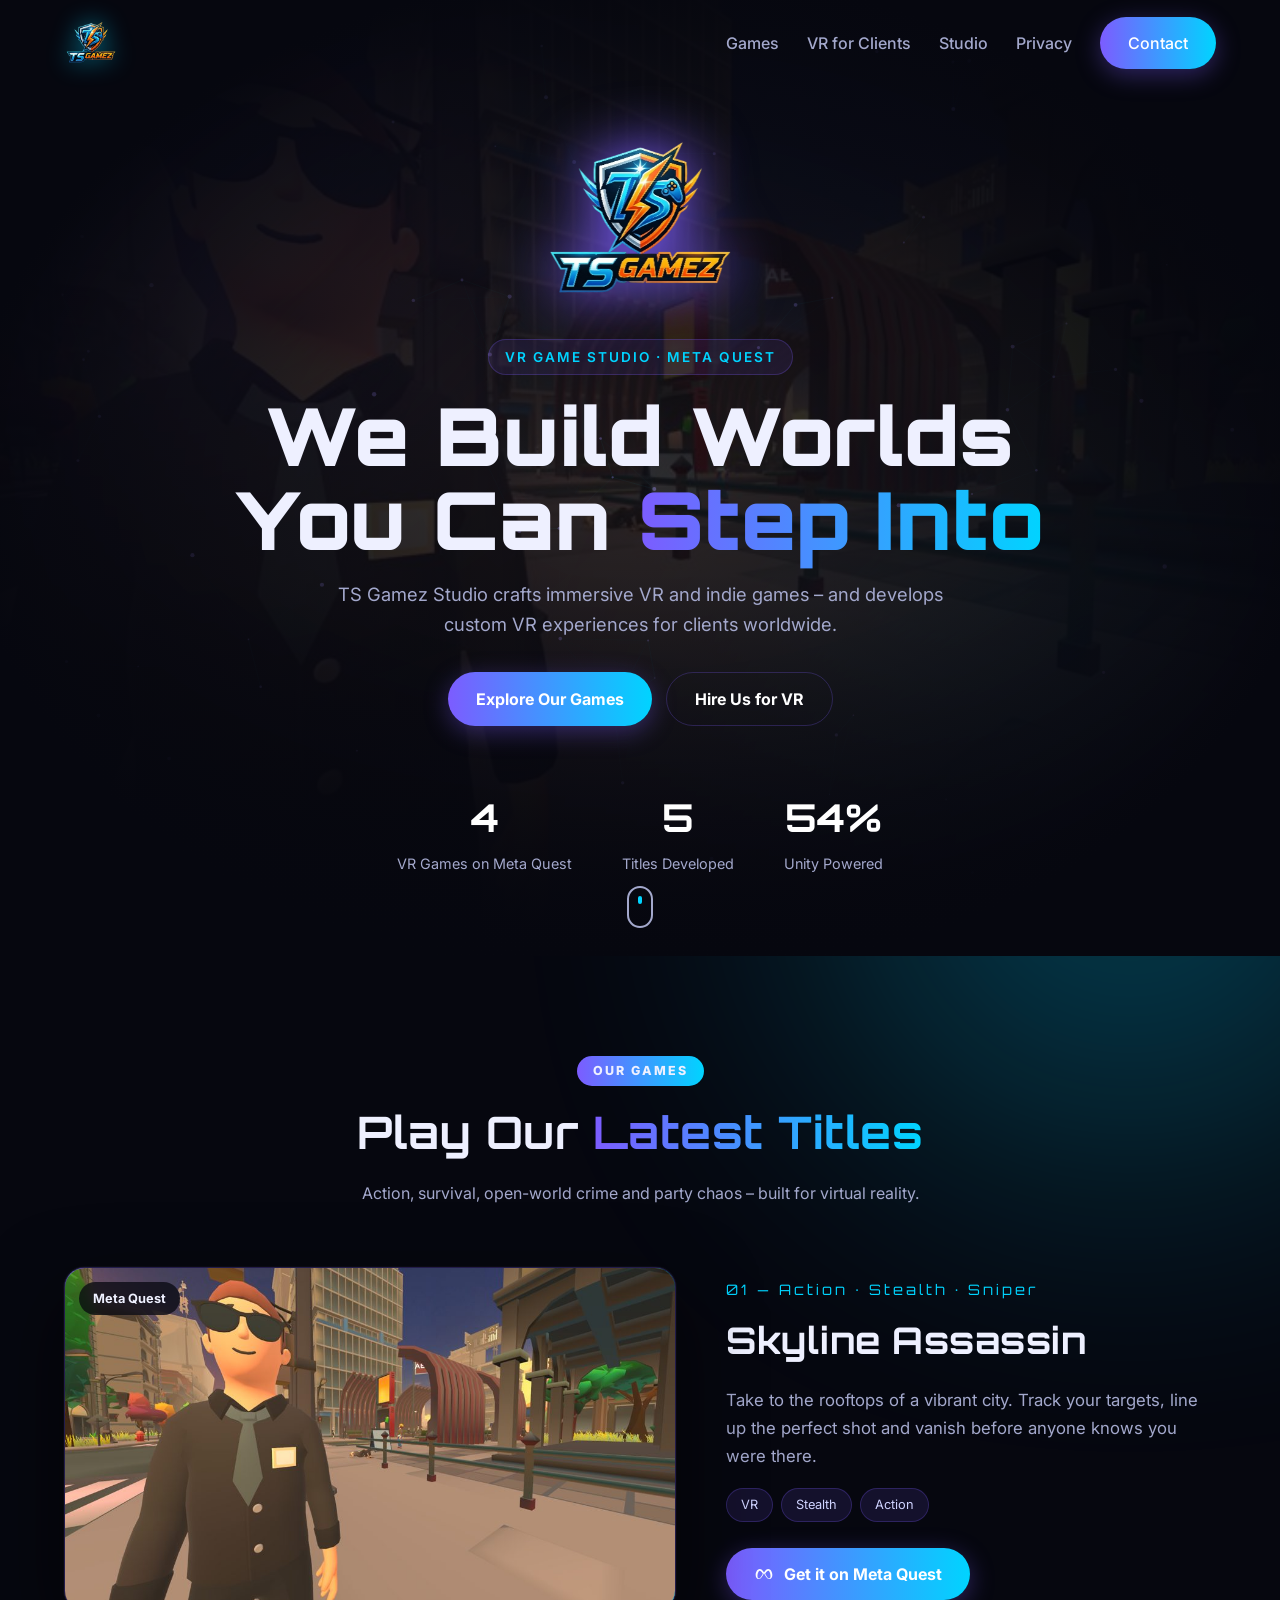
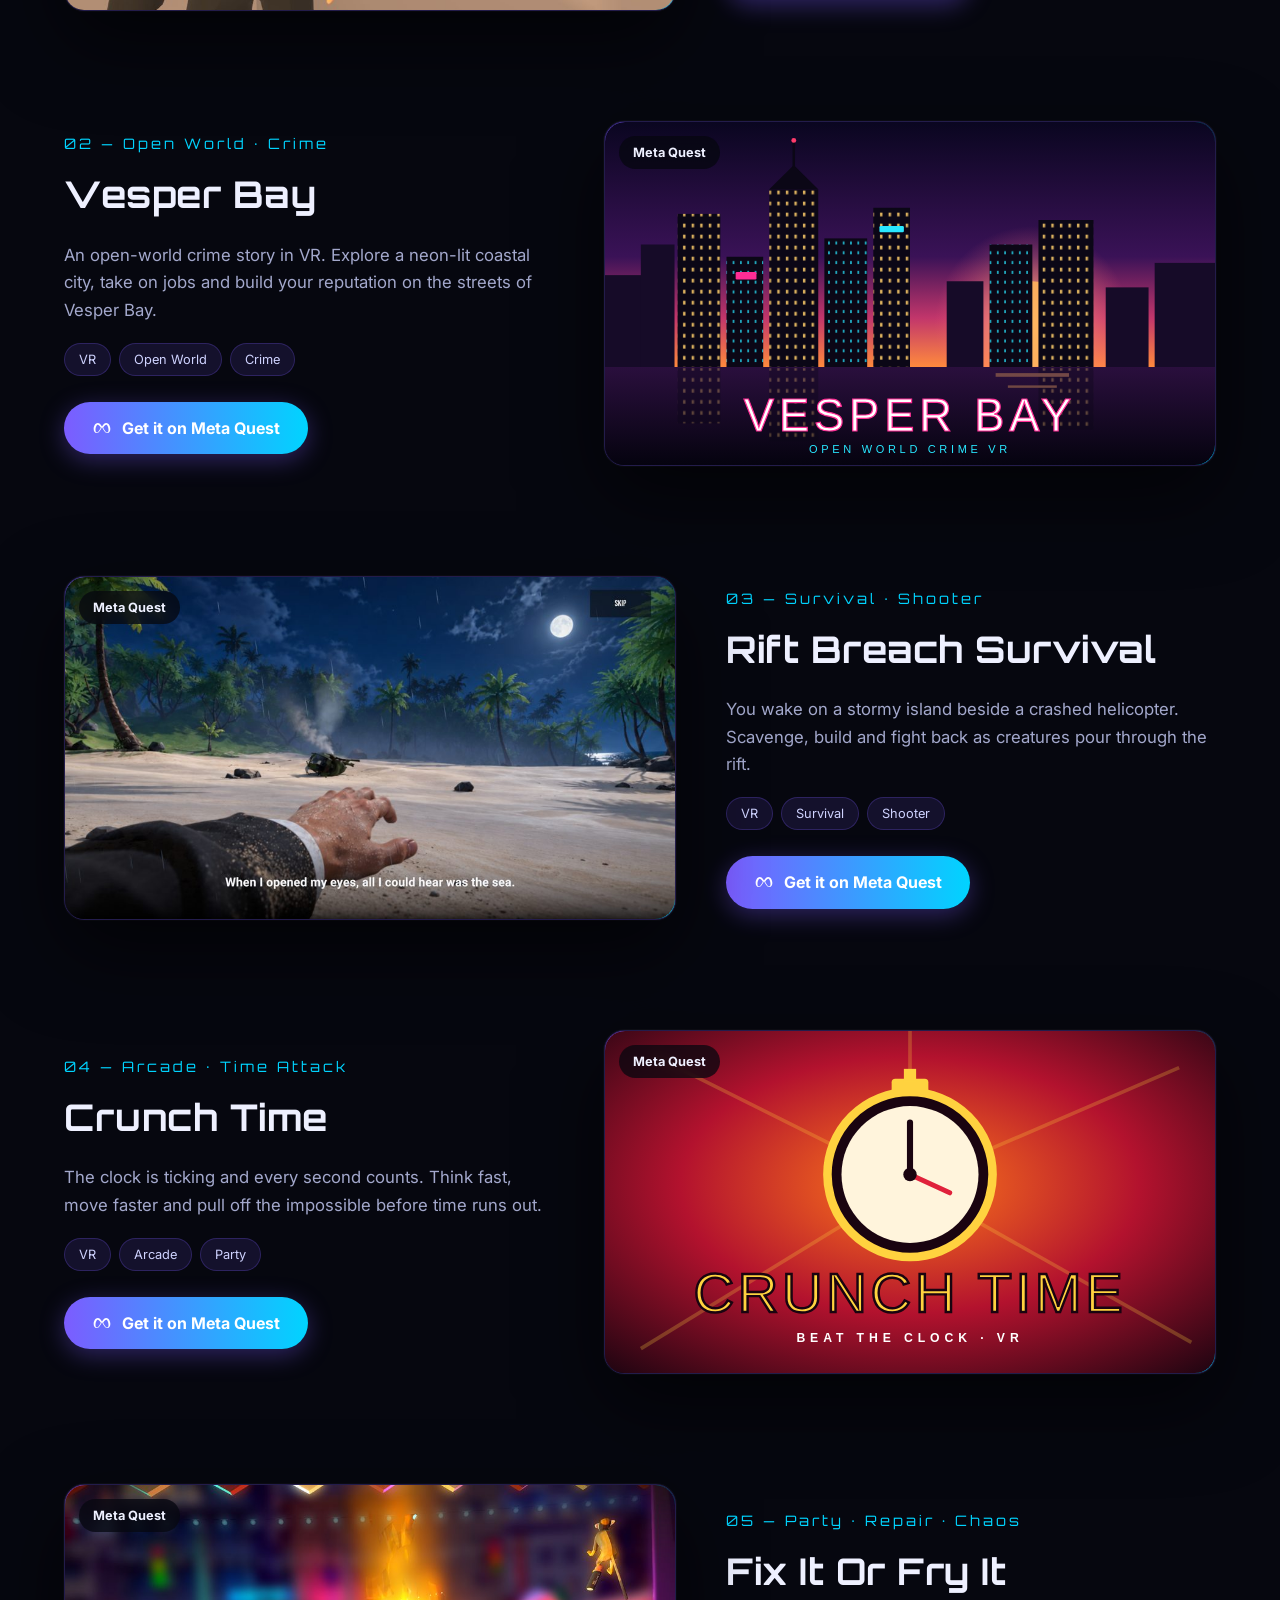
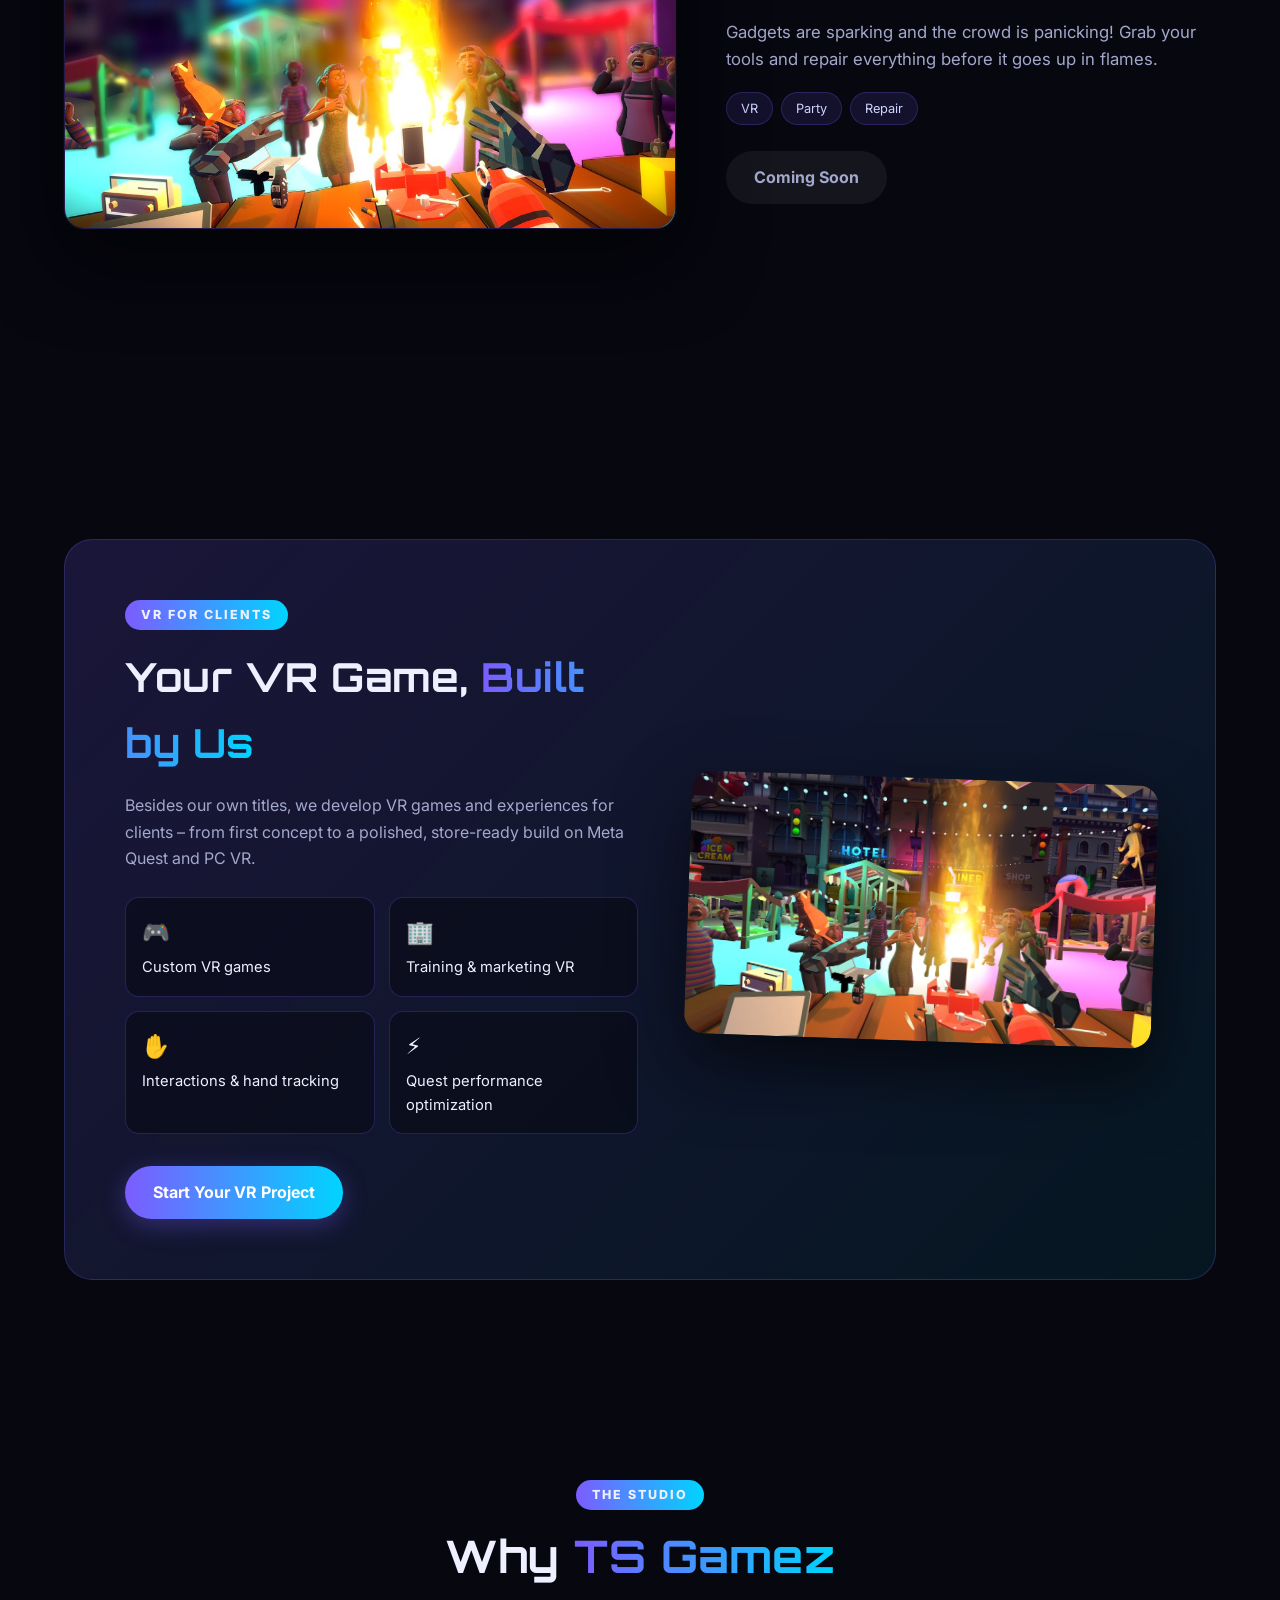
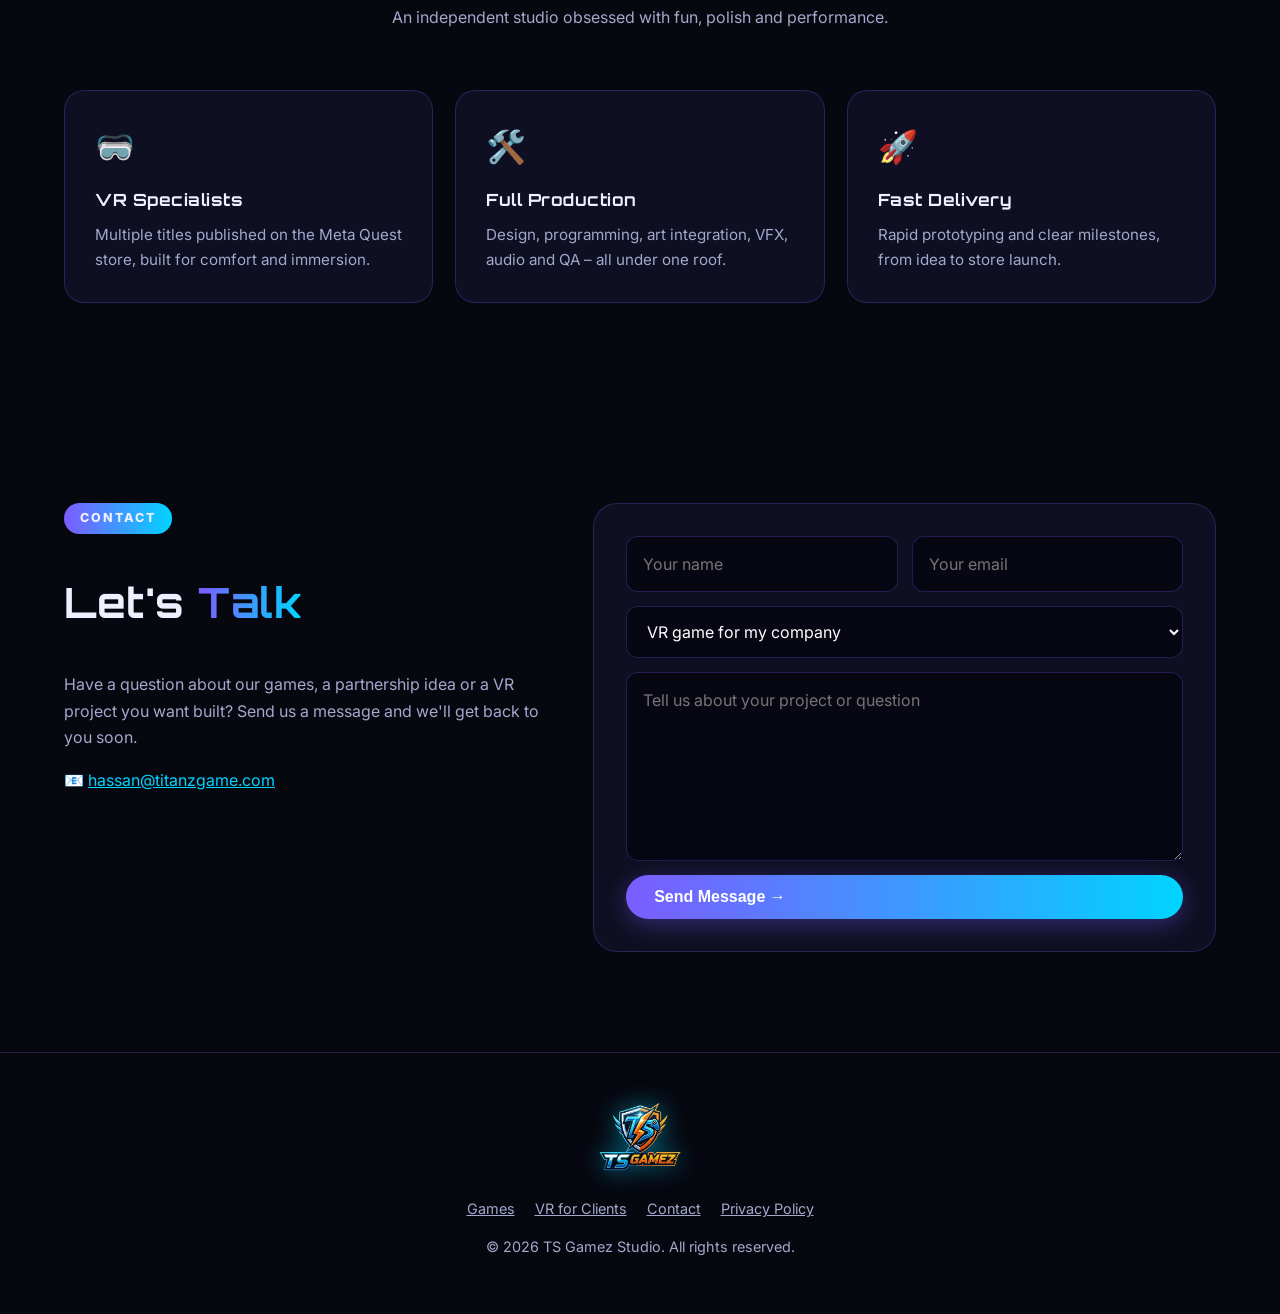
==== index.html @ 09d76e99 "TS Gamez Studio website Co-Authored-By: Claude Opus 5.5 <noreply@anthropic.com>" ====
<!DOCTYPE html>
<html lang="en">
<head>
<meta charset="utf-8"><meta name="viewport" content="width=device-width,initial-scale=1">
<title>TS Gamez Studio – VR &amp; Indie Game Developer</title>
<meta name="description" content="TS Gamez Studio creates immersive VR games for Meta Quest – Skyline Assassin, Vesper Bay, Rift Breach Survival, Crunch Time, Fix It Or Fry It – and builds custom VR games for clients.">
<meta property="og:title" content="TS Gamez Studio"><meta property="og:image" content="img/hitman.jpg">
<link rel="icon" href="favicon.png"><link rel="stylesheet" href="style.css">
</head>
<body>
<canvas id="bg"></canvas><div class="glow g1"></div><div class="glow g2"></div>

<header><nav>
  <a class="logo" href="#top"><img src="img/logo.png" alt="TS Gamez logo"></a>
  <button class="burger" aria-label="Menu">☰</button>
  <div class="menu"><a href="#games">Games</a><a href="#vr">VR for Clients</a><a href="#about">Studio</a><a href="privacy.html">Privacy</a><a class="btn" href="#contact">Contact</a></div>
</nav></header>

<div class="hero" id="top">
  <div class="slides"></div>
  <div>
    <img class="hero-logo" src="img/logo.png" alt="TS Gamez Studio">
    <div class="eyebrow">VR GAME STUDIO · META QUEST</div>
    <h1>We Build Worlds<br>You Can <span class="grad">Step Into</span></h1>
    <p>TS Gamez Studio crafts immersive VR and indie games – and develops custom VR experiences for clients worldwide.</p>
    <div class="cta"><a class="btn" href="#games">Explore Our Games</a><a class="btn ghost" href="#vr">Hire Us for VR</a></div>
    <div class="stats">
      <div><b data-n="4">0</b><span>VR Games on Meta Quest</span></div>
      <div><b data-n="5">0</b><span>Titles Developed</span></div>
      <div><b data-n="100" data-s="%">0</b><span>Unity Powered</span></div>
    </div>
  </div>
  <div class="scroll"></div>
</div>

<section id="games">
  <div class="head reveal"><span class="badge">OUR GAMES</span><h2>Play Our <span class="grad">Latest Titles</span></h2><p>Action, survival, open-world crime and party chaos – built for virtual reality.</p></div>
  <div id="gamelist"></div>
</section>

<section id="vr">
  <div class="vr reveal">
    <div>
      <span class="badge">VR FOR CLIENTS</span>
      <h2>Your VR Game, <span class="grad">Built by Us</span></h2>
      <p>Besides our own titles, we develop VR games and experiences for clients – from first concept to a polished, store-ready build on Meta Quest and PC VR.</p>
      <div class="feat">
        <div><b>🎮</b>Custom VR games</div>
        <div><b>🏢</b>Training &amp; marketing VR</div>
        <div><b>✋</b>Interactions &amp; hand tracking</div>
        <div><b>⚡</b>Quest performance optimization</div>
      </div>
      <a class="btn" href="#contact">Start Your VR Project</a>
    </div>
    <div class="vr-img"><img src="img/fixit2.jpg" alt="VR game developed by TS Gamez Studio"></div>
  </div>
</section>

<section id="about">
  <div class="head reveal"><span class="badge">THE STUDIO</span><h2>Why <span class="grad">TS Gamez</span></h2><p>An independent studio obsessed with fun, polish and performance.</p></div>
  <div class="about">
    <div class="reveal"><i>🥽</i><h3>VR Specialists</h3><p>Multiple titles published on the Meta Quest store, built for comfort and immersion.</p></div>
    <div class="reveal"><i>🛠️</i><h3>Full Production</h3><p>Design, programming, art integration, VFX, audio and QA – all under one roof.</p></div>
    <div class="reveal"><i>🚀</i><h3>Fast Delivery</h3><p>Rapid prototyping and clear milestones, from idea to store launch.</p></div>
  </div>
</section>

<section id="contact">
  <div class="contact">
    <div class="side reveal"><span class="badge">CONTACT</span><h2 style="font-size:clamp(1.8rem,4vw,2.6rem)">Let's <span class="grad">Talk</span></h2>
      <p>Have a question about our games, a partnership idea or a VR project you want built? Send us a message and we'll get back to you soon.</p>
      <p>📧 <a href="mailto:hassan@titanzgame.com">hassan@titanzgame.com</a></p></div>
    <form class="reveal" action="https://formsubmit.co/hassan@titanzgame.com" method="POST">
      <input type="hidden" name="_subject" value="New message from TS Gamez website">
      <input type="hidden" name="_captcha" value="false"><input type="text" name="_honey" style="display:none">
      <div class="row"><input name="name" placeholder="Your name" required><input type="email" name="email" placeholder="Your email" required></div>
      <select name="topic"><option>VR game for my company</option><option>General question</option><option>Business / partnership</option><option>Game support</option></select>
      <textarea name="message" rows="6" placeholder="Tell us about your project or question" required></textarea>
      <button class="btn" type="submit">Send Message →</button>
    </form>
  </div>
</section>

<footer>
  <a class="logo" href="#top"><img src="img/logo.png" alt="TS Gamez" style="height:90px"></a>
  <p><a href="#games">Games</a><a href="#vr">VR for Clients</a><a href="#contact">Contact</a><a href="privacy.html">Privacy Policy</a></p>
  <p>© 2026 TS Gamez Studio. All rights reserved.</p>
</footer>
<script src="games.js"></script>
</body>
</html>
---- style.css ----
@import url('https://fonts.googleapis.com/css2?family=Orbitron:wght@600;800;900&family=Inter:wght@400;500;600;700&display=swap');
:root{--bg:#06070f;--card:rgba(20,23,48,.6);--line:rgba(124,92,255,.25);--accent:#7c5cff;--accent2:#00d4ff;--pink:#ff3d9a;--text:#eef0ff;--mute:#a3a8cc}
*{box-sizing:border-box}html{scroll-behavior:smooth}
body{margin:0;font-family:Inter,system-ui,sans-serif;background:var(--bg);color:var(--text);line-height:1.65;overflow-x:hidden}
h1,h2,h3,.logo{font-family:Orbitron,sans-serif;letter-spacing:.5px}
a{color:var(--accent2)}img{display:block;max-width:100%}
#bg{position:fixed;inset:0;z-index:-1;pointer-events:none}
.glow{position:fixed;width:600px;height:600px;border-radius:50%;filter:blur(140px);opacity:.28;z-index:-2;pointer-events:none}
.g1{background:var(--accent);top:-200px;left:-150px}.g2{background:var(--accent2);bottom:-250px;right:-150px}

/* NAV */
header{position:fixed;top:0;left:0;right:0;z-index:50;transition:.3s}
header.scrolled{background:rgba(6,7,15,.75);backdrop-filter:blur(14px);border-bottom:1px solid var(--line)}
nav{max-width:1200px;margin:auto;display:flex;justify-content:space-between;align-items:center;padding:16px 24px}
.logo{display:flex;align-items:center;gap:10px;font-weight:900;font-size:1.2rem;color:#fff;text-decoration:none}
.logo img{height:54px;filter:drop-shadow(0 0 12px rgba(0,212,255,.45))}.logo span{color:var(--accent2)}
.menu{display:flex;gap:28px;align-items:center}
.menu a{color:var(--mute);text-decoration:none;font-weight:500;position:relative}
.menu a:not(.btn):after{content:"";position:absolute;left:0;bottom:-6px;height:2px;width:0;background:linear-gradient(90deg,var(--accent),var(--accent2));transition:.3s}
.menu a:hover{color:#fff}.menu a:hover:after{width:100%}
.burger{display:none;background:none;border:0;color:#fff;font-size:1.8rem;cursor:pointer}
@media(max-width:860px){.burger{display:block}.menu{position:absolute;top:100%;left:0;right:0;flex-direction:column;background:rgba(6,7,15,.97);padding:24px;gap:18px;display:none;border-bottom:1px solid var(--line)}.menu.open{display:flex}}

/* BUTTONS */
.btn{display:inline-flex;align-items:center;gap:10px;padding:13px 28px;border-radius:40px;background:linear-gradient(90deg,var(--accent),var(--accent2));color:#fff!important;text-decoration:none;font-weight:700;border:0;cursor:pointer;font-size:1rem;transition:.3s;box-shadow:0 6px 24px rgba(124,92,255,.35)}
.btn:hover{transform:translateY(-3px);box-shadow:0 10px 34px rgba(0,212,255,.5)}
.btn.ghost{background:transparent;border:1.5px solid var(--line);box-shadow:none}.btn.ghost:hover{border-color:var(--accent2)}
.btn.off{background:rgba(255,255,255,.06);box-shadow:none;color:var(--mute)!important;pointer-events:none}
.btn svg{width:20px;height:20px}

/* HERO */
.hero{position:relative;min-height:100vh;display:flex;align-items:center;justify-content:center;text-align:center;padding:120px 24px 80px;overflow:hidden}
.slides{position:absolute;inset:0;z-index:-1}
.slides img{position:absolute;inset:0;width:100%;height:100%;object-fit:cover;opacity:0;transform:scale(1.1);transition:opacity 1.6s,transform 7s linear}
.slides img.on{opacity:.35;transform:scale(1)}
.slides:after{content:"";position:absolute;inset:0;background:radial-gradient(ellipse at center,rgba(6,7,15,.35),var(--bg) 75%),linear-gradient(transparent 60%,var(--bg))}
.hero-logo{width:200px;margin:0 auto 18px;animation:float 5s ease-in-out infinite;filter:drop-shadow(0 0 30px var(--accent))}
@keyframes float{50%{transform:translateY(-14px)}}
.eyebrow{display:inline-block;padding:6px 16px;border:1px solid var(--line);border-radius:30px;background:rgba(124,92,255,.1);color:var(--accent2);font-size:.85rem;font-weight:600;letter-spacing:2px;margin-bottom:18px}
.hero h1{font-size:clamp(2.4rem,7vw,5rem);line-height:1.05;margin:0 0 18px;font-weight:900}
.grad{background:linear-gradient(90deg,var(--accent),var(--accent2),var(--pink),var(--accent));background-size:300%;-webkit-background-clip:text;background-clip:text;color:transparent;animation:shine 8s linear infinite}
@keyframes shine{to{background-position:300%}}
.hero p{color:var(--mute);font-size:1.15rem;max-width:640px;margin:0 auto 32px}
.cta{display:flex;gap:14px;justify-content:center;flex-wrap:wrap}
.stats{display:flex;gap:50px;justify-content:center;flex-wrap:wrap;margin-top:60px}
.stats div{text-align:center}.stats b{font-family:Orbitron;font-size:2.4rem;display:block;color:#fff}.stats span{color:var(--mute);font-size:.9rem}
.scroll{position:absolute;bottom:28px;left:50%;width:26px;height:42px;border:2px solid var(--mute);border-radius:14px;transform:translateX(-50%)}
.scroll:after{content:"";position:absolute;left:50%;top:8px;width:4px;height:8px;background:var(--accent2);border-radius:2px;transform:translateX(-50%);animation:sc 1.8s infinite}
@keyframes sc{to{top:24px;opacity:0}}

/* SECTIONS */
section{max-width:1200px;margin:auto;padding:100px 24px}
.head{text-align:center;margin-bottom:60px}.head h2{font-size:clamp(1.8rem,4vw,2.8rem);margin:10px 0}.head p{color:var(--mute);max-width:600px;margin:auto}

/* GAMES */
.game{display:grid;grid-template-columns:1.25fr 1fr;gap:50px;align-items:center;margin-bottom:110px}
.game:nth-child(even){grid-template-columns:1fr 1.25fr}.game:nth-child(even) .shot{order:2}
.shot{position:relative;border-radius:20px;overflow:hidden;aspect-ratio:16/9;border:1px solid var(--line);box-shadow:0 30px 80px rgba(0,0,0,.6),0 0 0 1px rgba(255,255,255,.03);transform-style:preserve-3d;transition:transform .2s}
.shot img{width:100%;height:100%;object-fit:cover;transition:transform .8s}
.shot:hover img{transform:scale(1.07)}
.shot:before{content:"";position:absolute;inset:-2px;border-radius:22px;padding:2px;background:linear-gradient(135deg,var(--accent),transparent 40%,var(--accent2));-webkit-mask:linear-gradient(#000 0 0) content-box,linear-gradient(#000 0 0);-webkit-mask-composite:xor;mask-composite:exclude;z-index:2;pointer-events:none}
.shot .plat{position:absolute;top:14px;left:14px;z-index:3;background:rgba(6,7,15,.75);backdrop-filter:blur(6px);padding:6px 14px;border-radius:20px;font-size:.8rem;font-weight:700}
.num{font-family:Orbitron;font-size:.9rem;color:var(--accent2);letter-spacing:3px}
.info h3{font-size:clamp(1.6rem,3vw,2.3rem);margin:8px 0 14px}
.info p{color:var(--mute);font-size:1.05rem}
.tags{display:flex;flex-wrap:wrap;gap:8px;margin:18px 0 26px}
.tags span{font-size:.8rem;padding:5px 14px;border-radius:20px;background:rgba(124,92,255,.12);border:1px solid var(--line);color:#cfd3ff}
@media(max-width:860px){.game,.game:nth-child(even){grid-template-columns:1fr;gap:26px;margin-bottom:80px}.game:nth-child(even) .shot{order:0}}

/* VR */
.vr{position:relative;border-radius:28px;padding:60px;overflow:hidden;background:linear-gradient(135deg,rgba(124,92,255,.18),rgba(0,212,255,.08));border:1px solid var(--line);display:grid;grid-template-columns:1.1fr 1fr;gap:50px;align-items:center}
.vr h2{font-size:clamp(1.7rem,3.5vw,2.5rem);margin:14px 0}.vr p{color:var(--mute)}
.feat{display:grid;grid-template-columns:1fr 1fr;gap:14px;margin:26px 0 32px}
.feat div{background:rgba(6,7,15,.5);border:1px solid var(--line);border-radius:14px;padding:16px;font-size:.92rem;transition:.3s}
.feat div:hover{border-color:var(--accent2);transform:translateY(-4px)}
.feat b{display:block;font-size:1.4rem;margin-bottom:4px}
.vr-img{border-radius:20px;overflow:hidden;transform:rotate(2deg);box-shadow:0 30px 70px rgba(0,0,0,.6)}
.badge{display:inline-block;background:linear-gradient(90deg,var(--accent),var(--accent2));padding:5px 16px;border-radius:20px;font-size:.78rem;font-weight:800;letter-spacing:2px}
@media(max-width:860px){.vr{grid-template-columns:1fr;padding:34px 24px}.feat{grid-template-columns:1fr}}

/* ABOUT */
.about{display:grid;grid-template-columns:repeat(3,1fr);gap:22px}
.about div{background:var(--card);backdrop-filter:blur(10px);border:1px solid var(--line);border-radius:20px;padding:30px;transition:.35s}
.about div:hover{transform:translateY(-8px);border-color:var(--accent);box-shadow:0 20px 50px rgba(124,92,255,.25)}
.about i{font-style:normal;font-size:2rem}.about h3{font-size:1.05rem;margin:12px 0 8px}.about p{color:var(--mute);margin:0;font-size:.95rem}
@media(max-width:860px){.about{grid-template-columns:1fr}}

/* CONTACT */
.contact{display:grid;grid-template-columns:1fr 1.3fr;gap:50px;align-items:start}
.contact .side p{color:var(--mute)}
form{display:grid;gap:14px;background:var(--card);backdrop-filter:blur(12px);border:1px solid var(--line);border-radius:24px;padding:32px}
.row{display:grid;grid-template-columns:1fr 1fr;gap:14px}
input,textarea,select{width:100%;background:rgba(6,7,15,.7);border:1px solid var(--line);color:#fff;padding:14px 16px;border-radius:12px;font:inherit;transition:.25s}
input:focus,textarea:focus,select:focus{outline:0;border-color:var(--accent2);box-shadow:0 0 0 4px rgba(0,212,255,.12)}
@media(max-width:860px){.contact,.row{grid-template-columns:1fr}}

/* REVEAL + FOOTER */
.reveal{opacity:0;transform:translateY(50px);transition:opacity 1s,transform 1s cubic-bezier(.2,.8,.2,1)}.reveal.show{opacity:1;transform:none}
footer{border-top:1px solid var(--line);padding:40px 24px;text-align:center;color:var(--mute);font-size:.9rem}
footer .logo{justify-content:center;margin-bottom:12px}
footer a{color:var(--mute);margin:0 10px}footer a:hover{color:#fff}

/* PRIVACY */
.doc{max-width:820px;margin:auto;padding:140px 24px 80px}.doc h1{font-size:2.4rem}.doc h2{margin-top:36px;font-size:1.25rem;color:var(--accent2)}.doc p{color:#c9cdea}
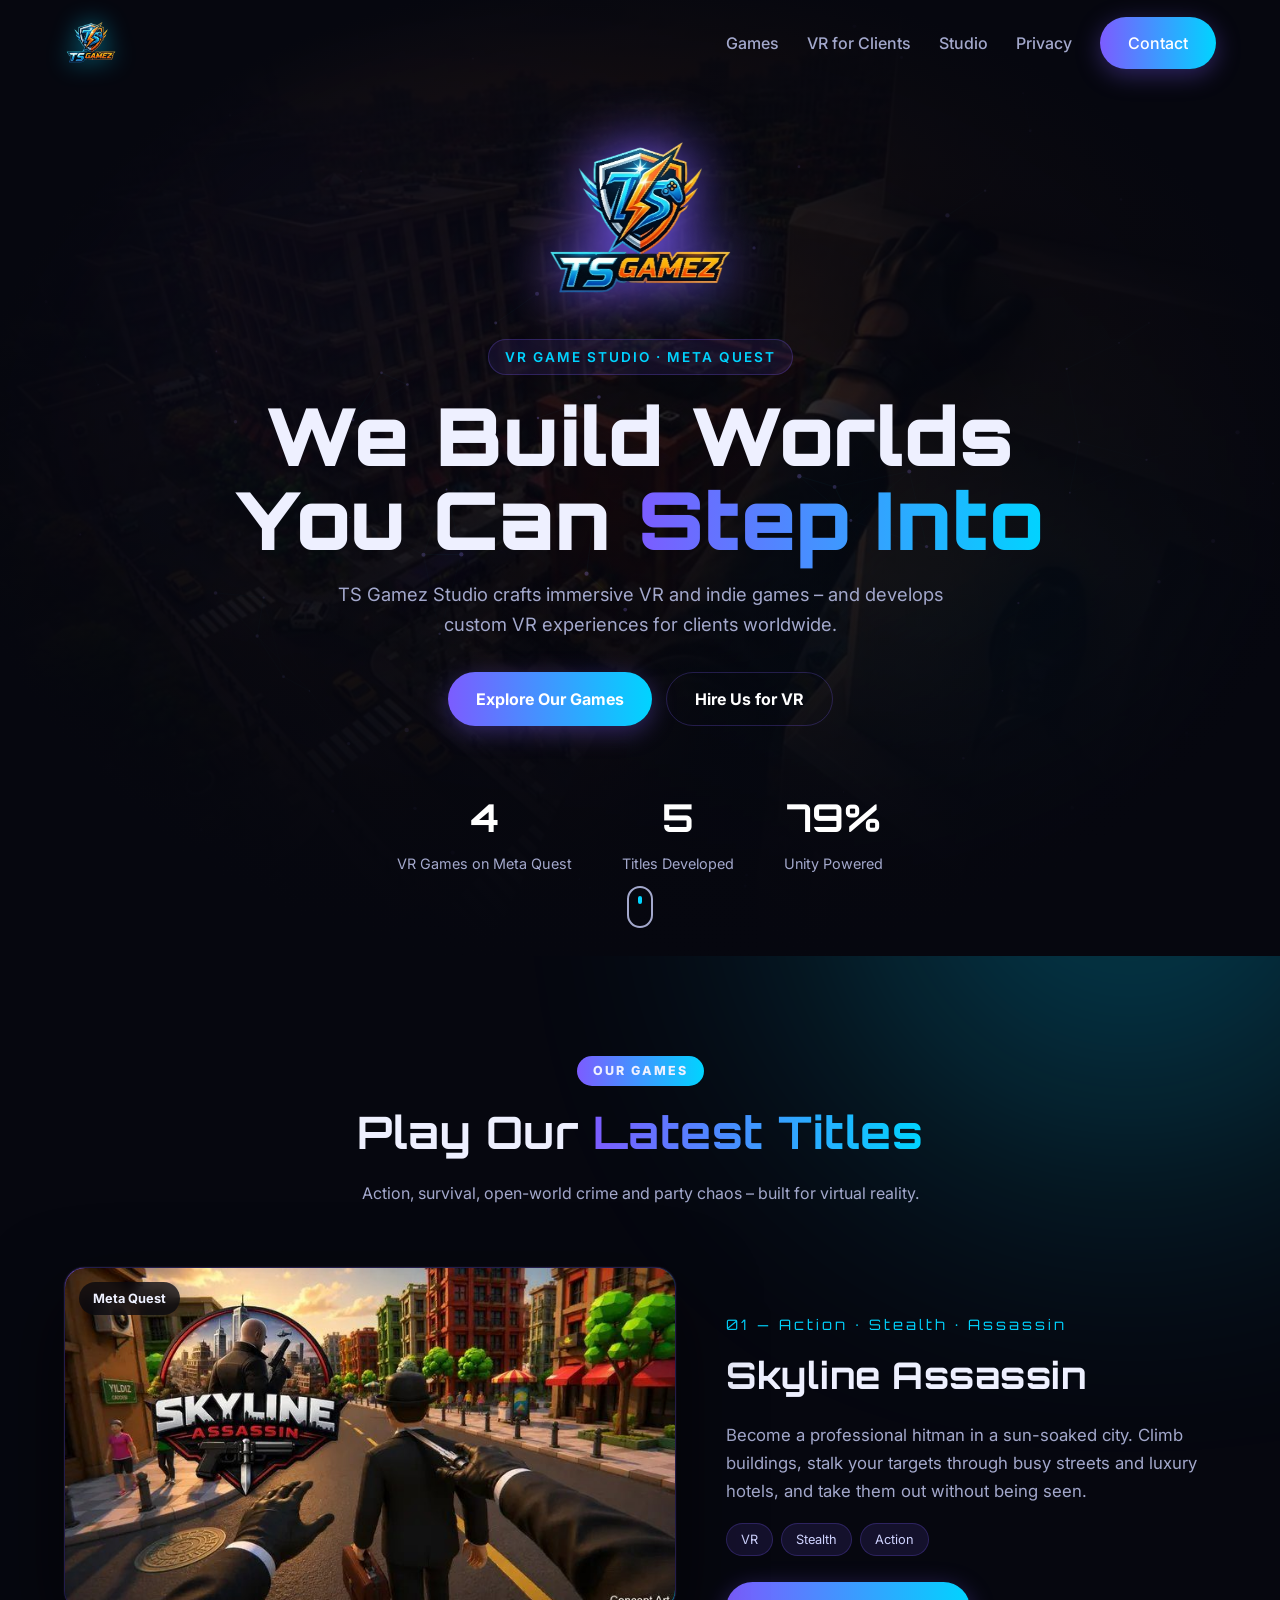
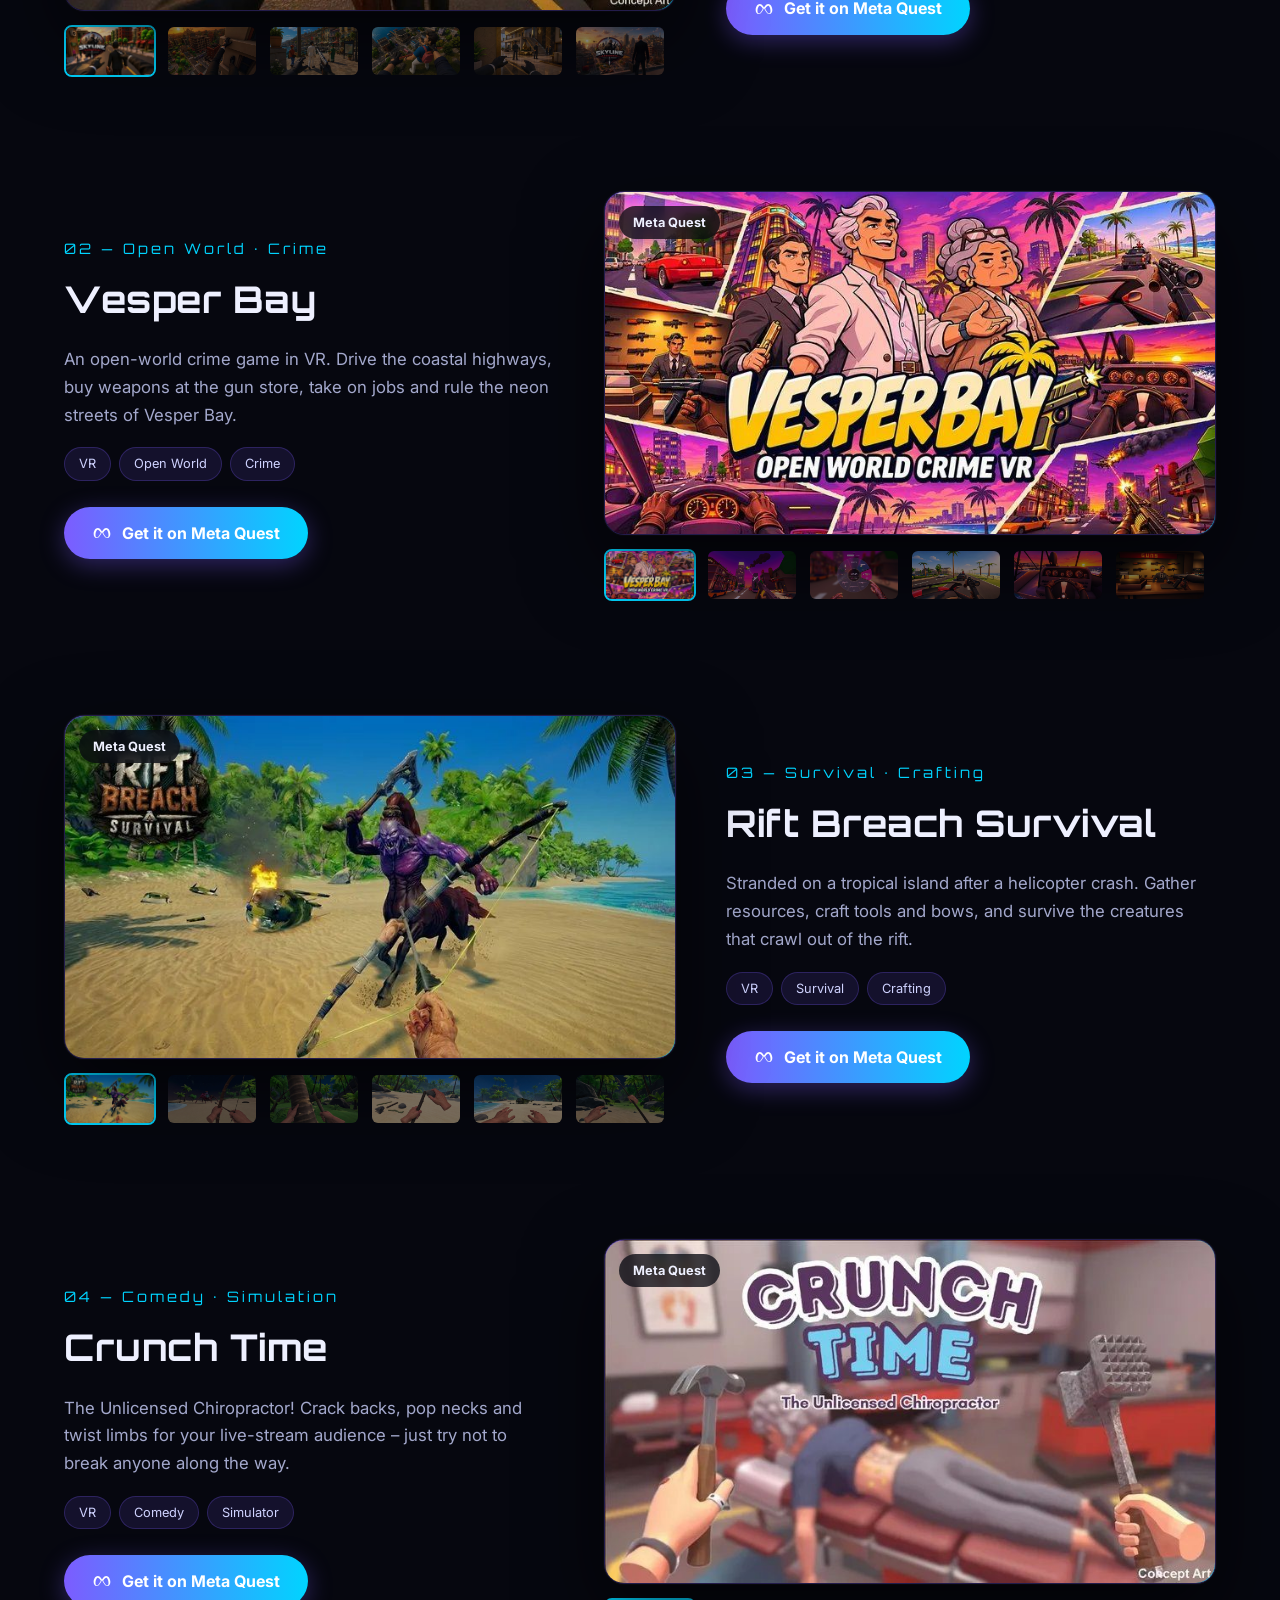
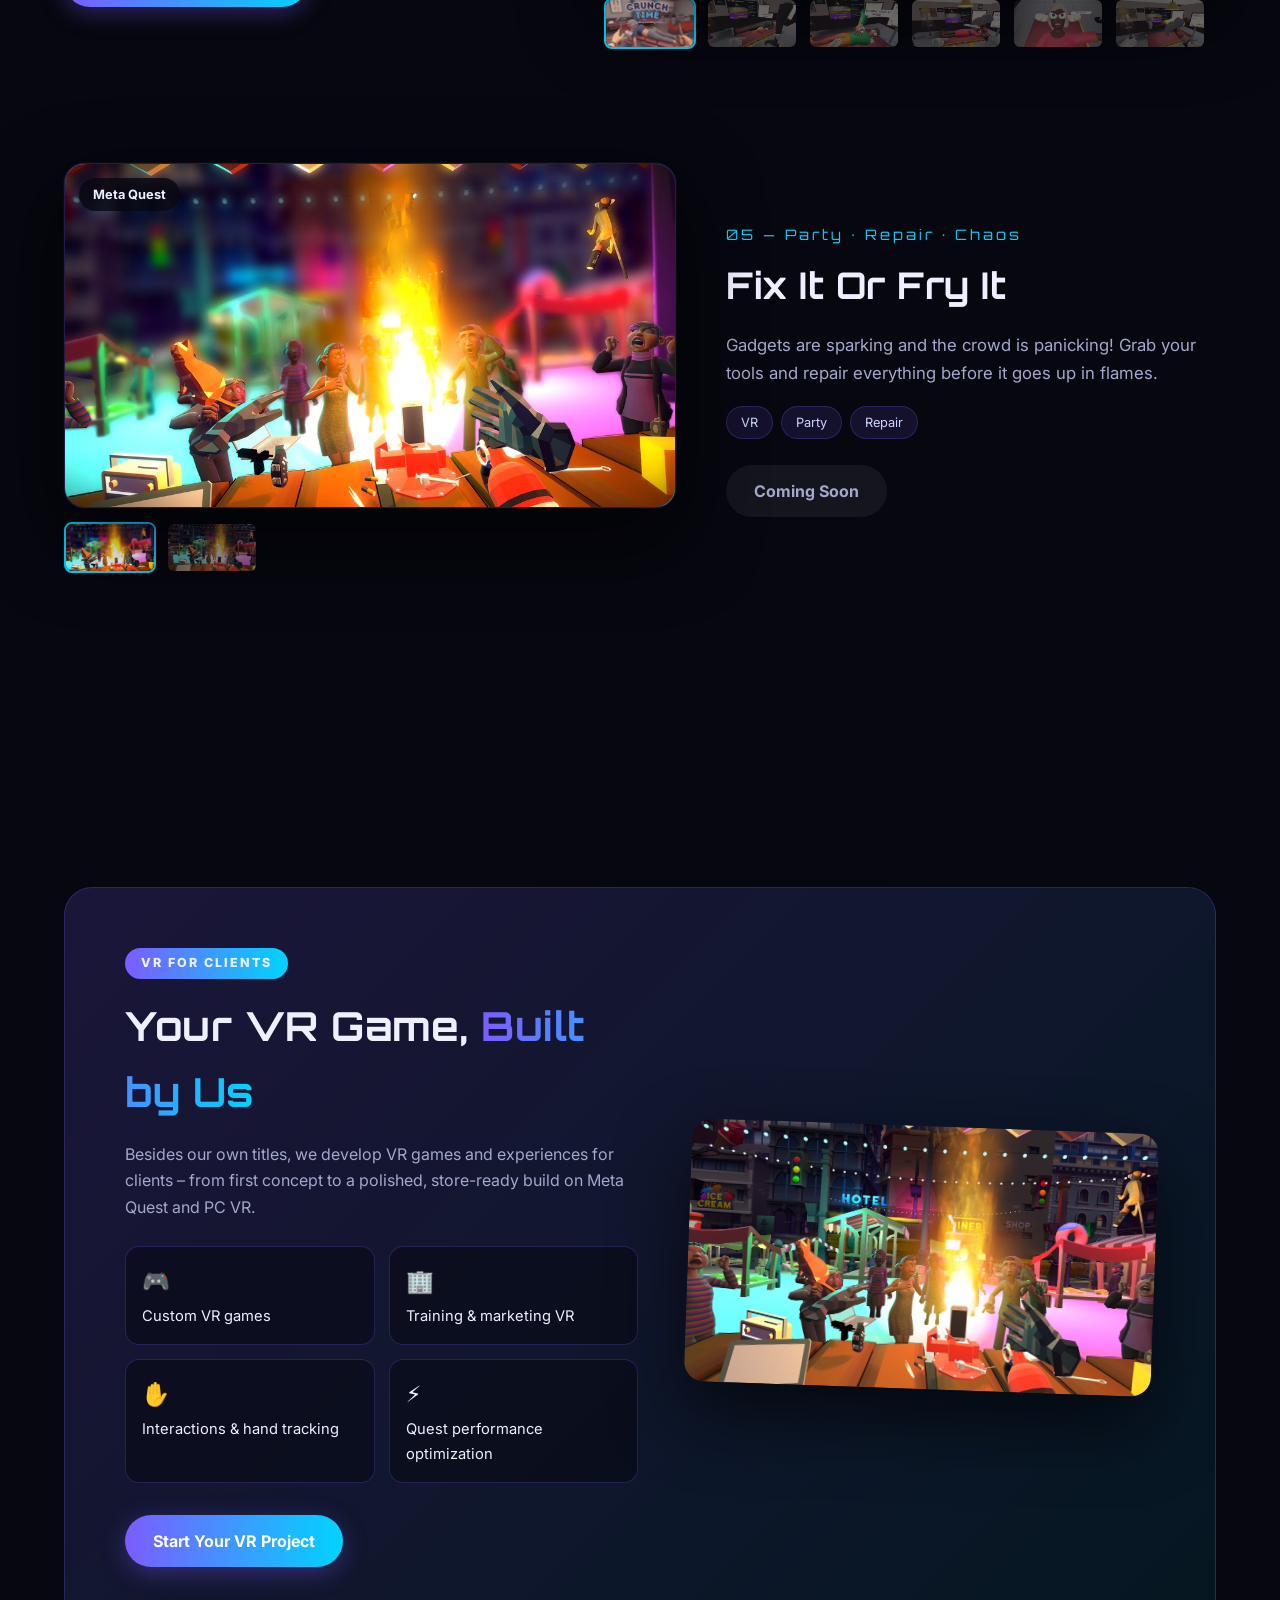
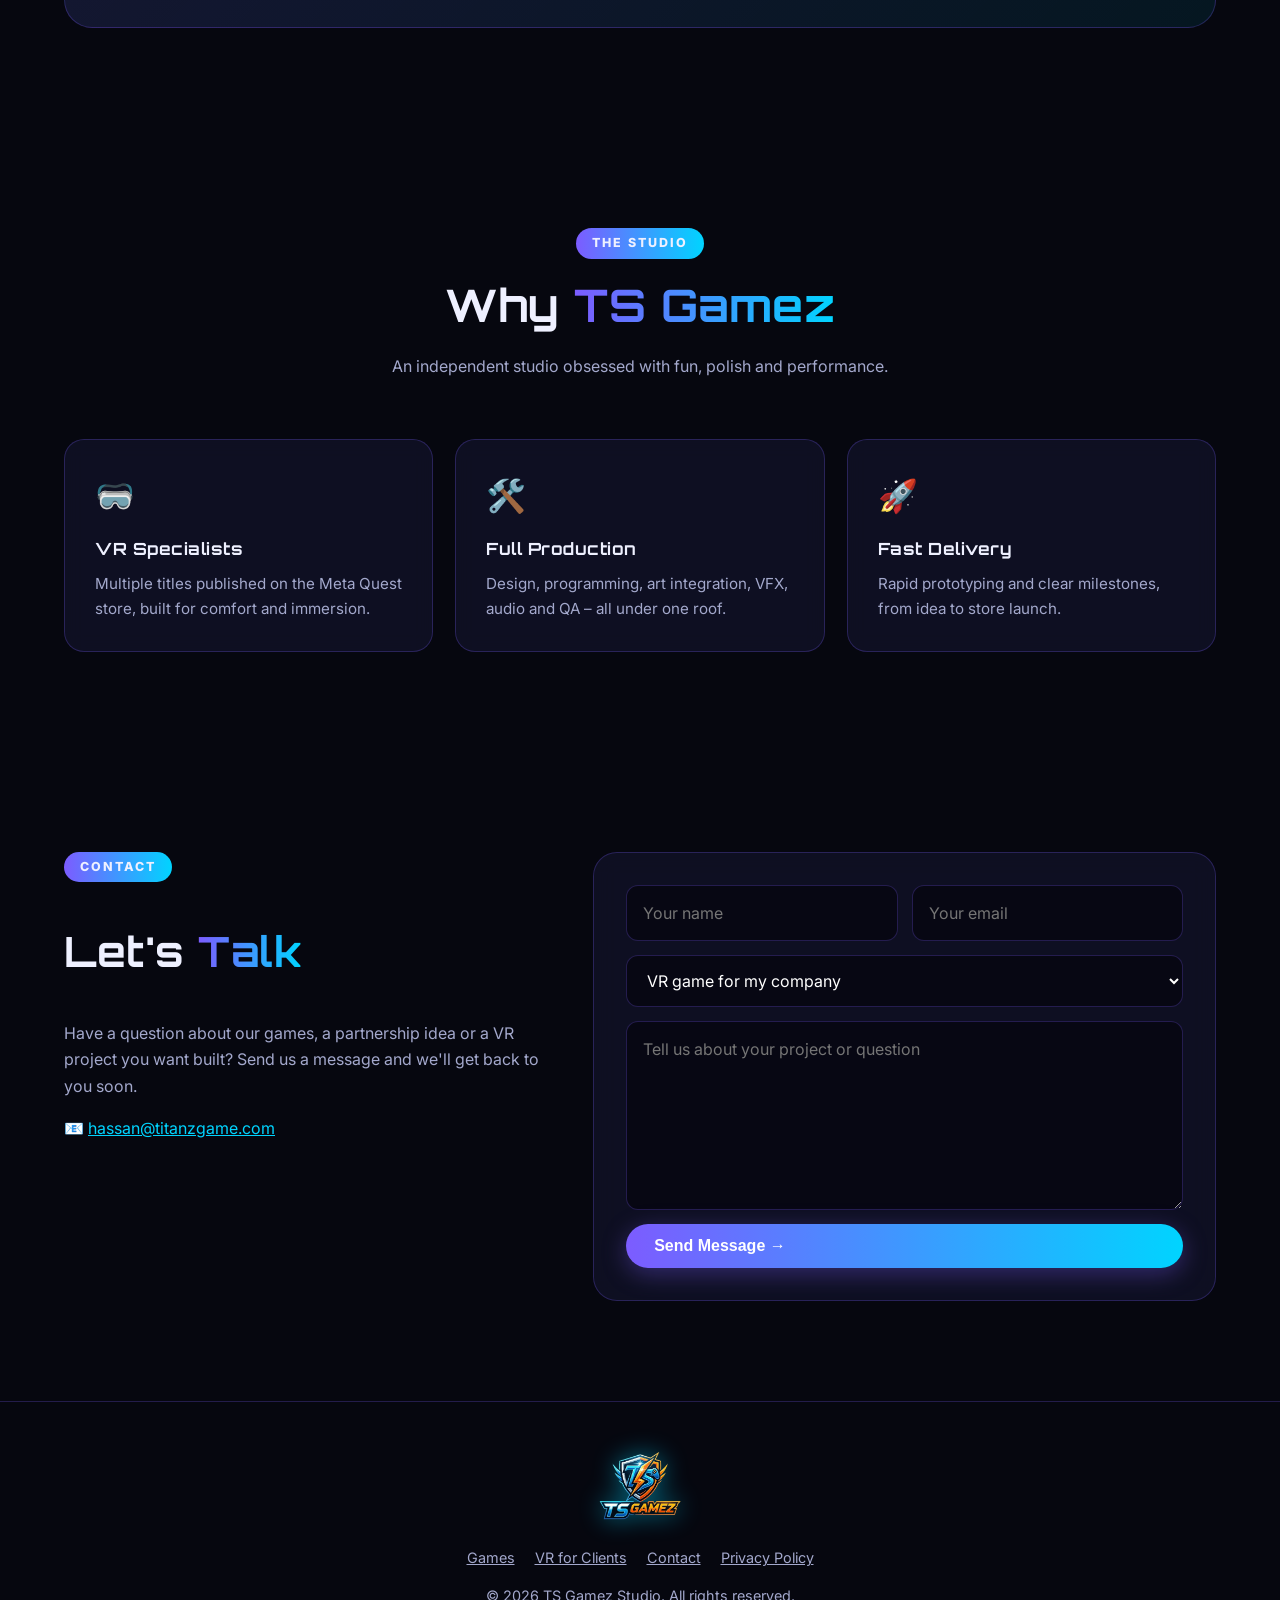
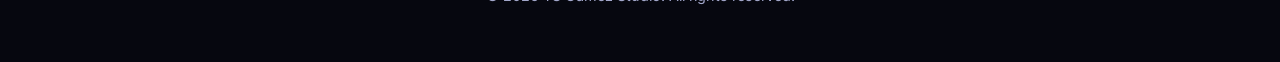
==== commit cc67a699: "Use Meta store screenshots with galleries and lightbox; update game descriptions Co-Authored-By: Cla" ====
--- a/index.html
+++ b/index.html
@@ -4,7 +4,7 @@
 <meta charset="utf-8"><meta name="viewport" content="width=device-width,initial-scale=1">
 <title>TS Gamez Studio – VR &amp; Indie Game Developer</title>
 <meta name="description" content="TS Gamez Studio creates immersive VR games for Meta Quest – Skyline Assassin, Vesper Bay, Rift Breach Survival, Crunch Time, Fix It Or Fry It – and builds custom VR games for clients.">
-<meta property="og:title" content="TS Gamez Studio"><meta property="og:image" content="img/hitman.jpg">
+<meta property="og:title" content="TS Gamez Studio"><meta property="og:image" content="https://ts-gamez.github.io/img/skyline/1.jpg">
 <link rel="icon" href="favicon.png"><link rel="stylesheet" href="style.css">
 </head>
 <body>
--- a/style.css
+++ b/style.css
@@ -54,7 +54,7 @@
 
 /* GAMES */
 .game{display:grid;grid-template-columns:1.25fr 1fr;gap:50px;align-items:center;margin-bottom:110px}
-.game:nth-child(even){grid-template-columns:1fr 1.25fr}.game:nth-child(even) .shot{order:2}
+.game:nth-child(even){grid-template-columns:1fr 1.25fr}
 .shot{position:relative;border-radius:20px;overflow:hidden;aspect-ratio:16/9;border:1px solid var(--line);box-shadow:0 30px 80px rgba(0,0,0,.6),0 0 0 1px rgba(255,255,255,.03);transform-style:preserve-3d;transition:transform .2s}
 .shot img{width:100%;height:100%;object-fit:cover;transition:transform .8s}
 .shot:hover img{transform:scale(1.07)}
@@ -65,7 +65,7 @@
 .info p{color:var(--mute);font-size:1.05rem}
 .tags{display:flex;flex-wrap:wrap;gap:8px;margin:18px 0 26px}
 .tags span{font-size:.8rem;padding:5px 14px;border-radius:20px;background:rgba(124,92,255,.12);border:1px solid var(--line);color:#cfd3ff}
-@media(max-width:860px){.game,.game:nth-child(even){grid-template-columns:1fr;gap:26px;margin-bottom:80px}.game:nth-child(even) .shot{order:0}}
+@media(max-width:860px){.game,.game:nth-child(even){grid-template-columns:1fr;gap:26px;margin-bottom:80px}}
 
 /* VR */
 .vr{position:relative;border-radius:28px;padding:60px;overflow:hidden;background:linear-gradient(135deg,rgba(124,92,255,.18),rgba(0,212,255,.08));border:1px solid var(--line);display:grid;grid-template-columns:1.1fr 1fr;gap:50px;align-items:center}
@@ -102,3 +102,18 @@
 
 /* PRIVACY */
 .doc{max-width:820px;margin:auto;padding:140px 24px 80px}.doc h1{font-size:2.4rem}.doc h2{margin-top:36px;font-size:1.25rem;color:var(--accent2)}.doc p{color:#c9cdea}
+
+/* GALLERY + LIGHTBOX */
+.shot{cursor:zoom-in}.shot img{transition:transform .8s,opacity .2s}
+.zoom{position:absolute;right:14px;bottom:14px;z-index:3;width:38px;height:38px;display:grid;place-items:center;border-radius:50%;background:rgba(6,7,15,.7);backdrop-filter:blur(6px);font-size:1.1rem;opacity:0;transition:.3s}
+.shot:hover .zoom{opacity:1}
+.thumbs{display:flex;gap:10px;margin-top:14px;overflow-x:auto;padding-bottom:4px;scrollbar-width:thin}
+.thumbs img{width:92px;aspect-ratio:16/9;object-fit:cover;border-radius:8px;cursor:pointer;opacity:.5;border:2px solid transparent;transition:.25s;flex:none}
+.thumbs img:hover{opacity:.9;transform:translateY(-3px)}.thumbs img.act{opacity:1;border-color:var(--accent2)}
+.game:nth-child(even) .media{order:2}
+@media(max-width:860px){.game:nth-child(even) .media{order:0}}
+.lb{position:fixed;inset:0;z-index:100;background:rgba(3,4,10,.94);backdrop-filter:blur(8px);display:none;align-items:center;justify-content:center;padding:30px}
+.lb.open{display:flex;animation:fade .3s}@keyframes fade{from{opacity:0}}
+.lb img{max-width:92vw;max-height:86vh;border-radius:14px;box-shadow:0 0 80px rgba(124,92,255,.35)}
+.lb button{position:absolute;background:rgba(255,255,255,.08);border:1px solid var(--line);color:#fff;font-size:2rem;width:56px;height:56px;border-radius:50%;cursor:pointer;transition:.2s}
+.lb button:hover{background:var(--accent)}.lb .x{top:20px;right:20px;font-size:1.3rem}.lb .pv{left:20px}.lb .nx{right:20px}
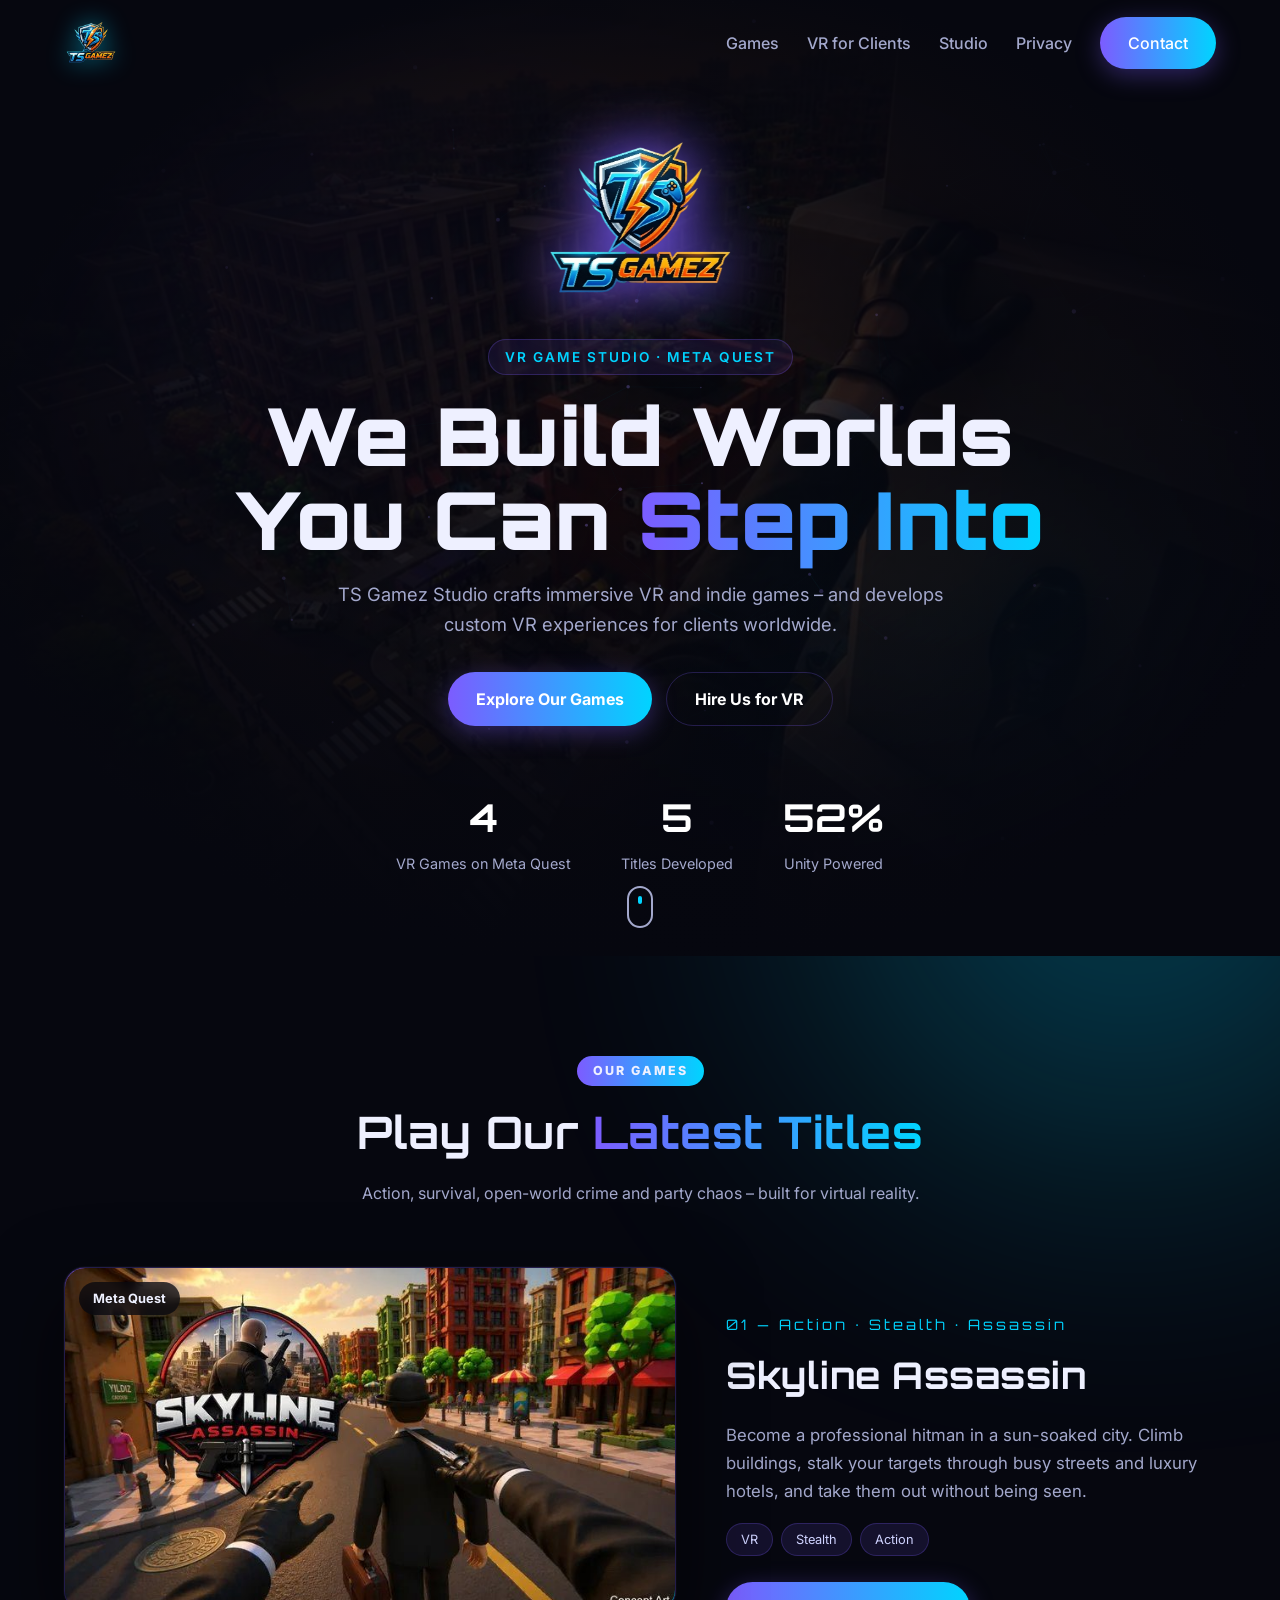
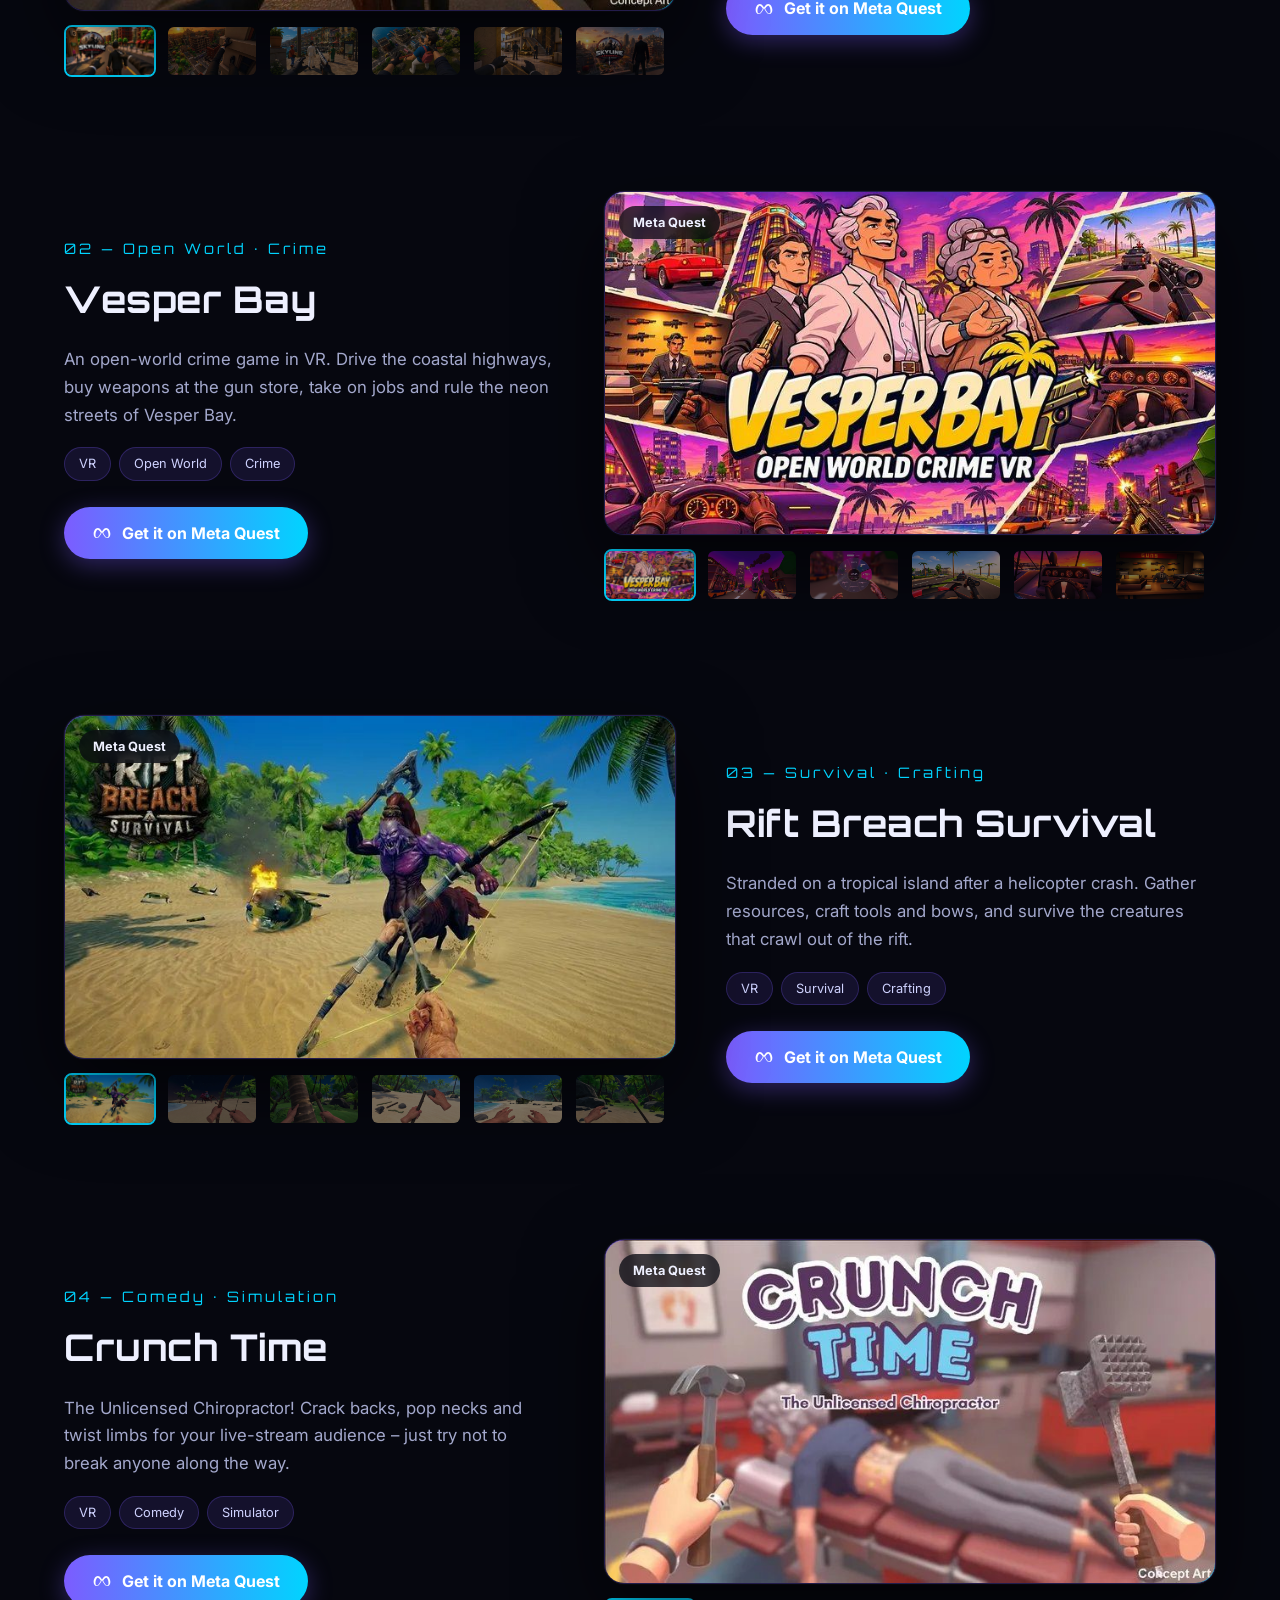
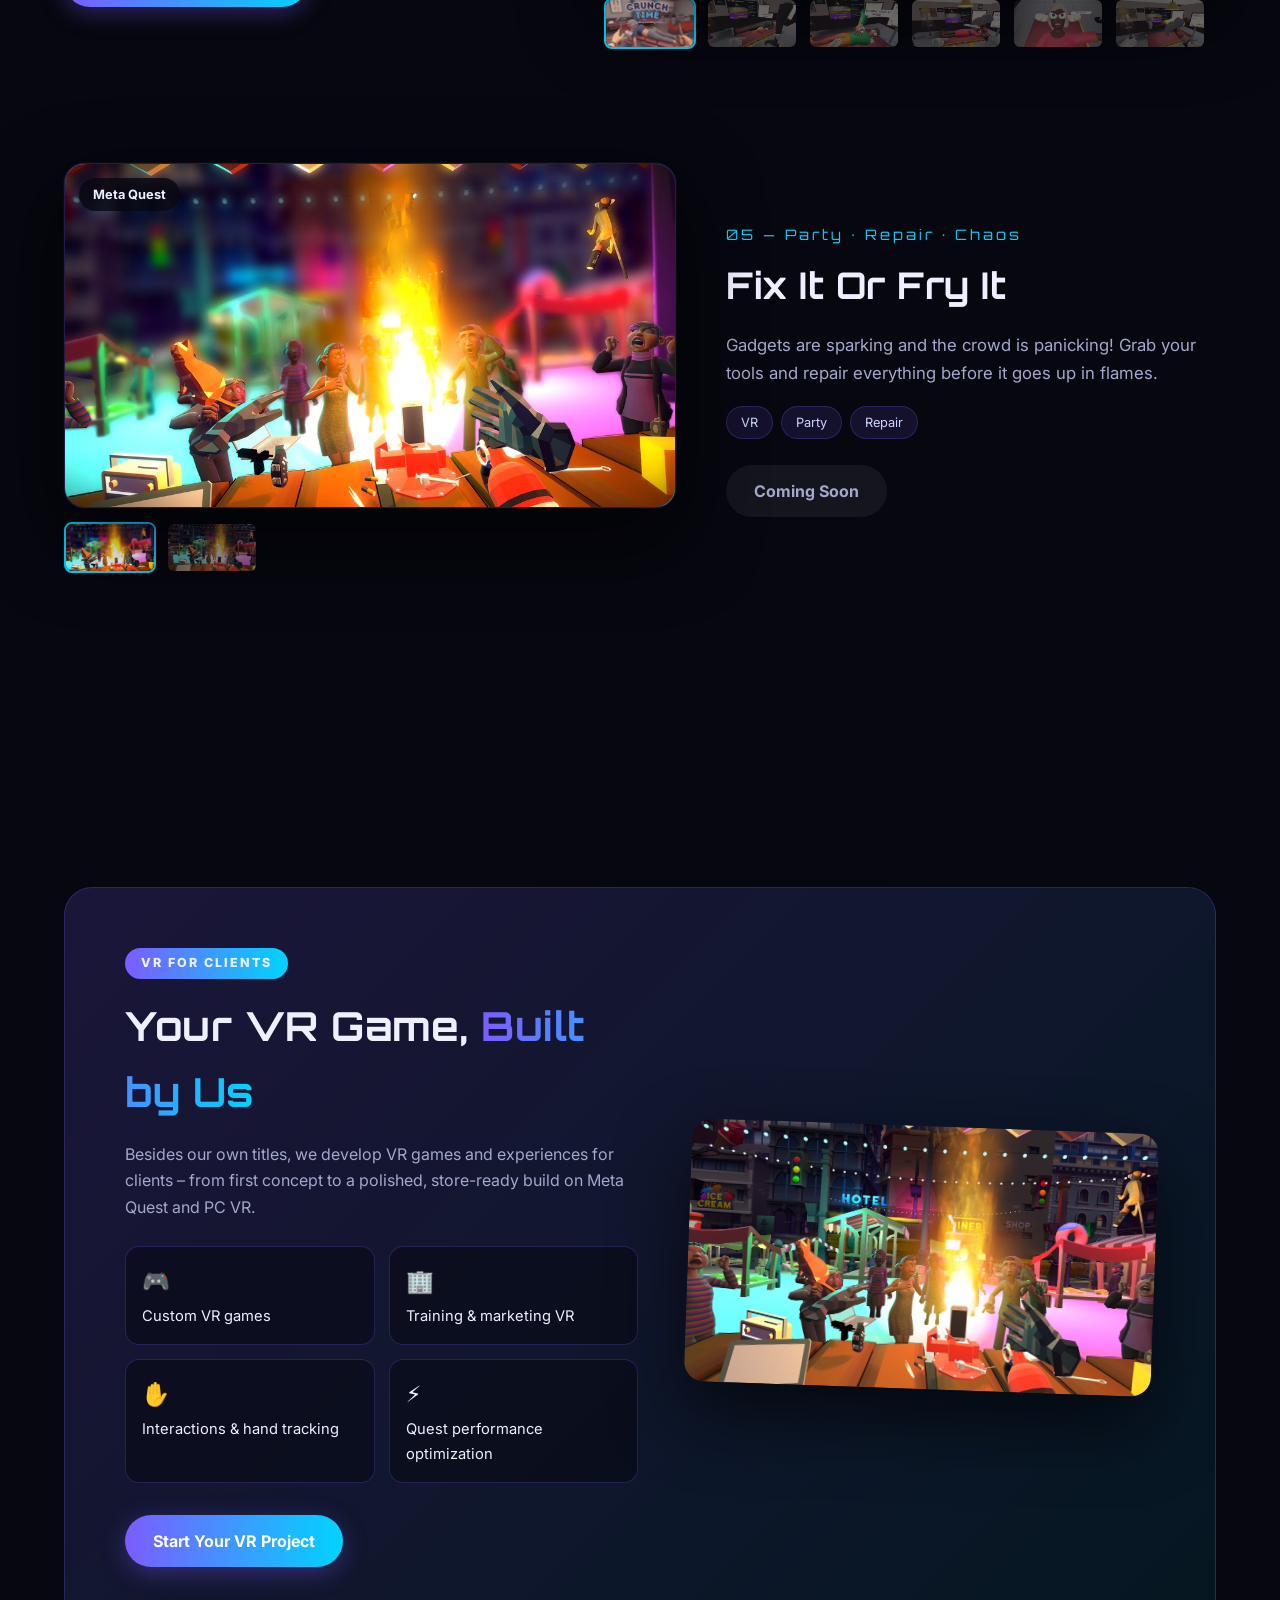
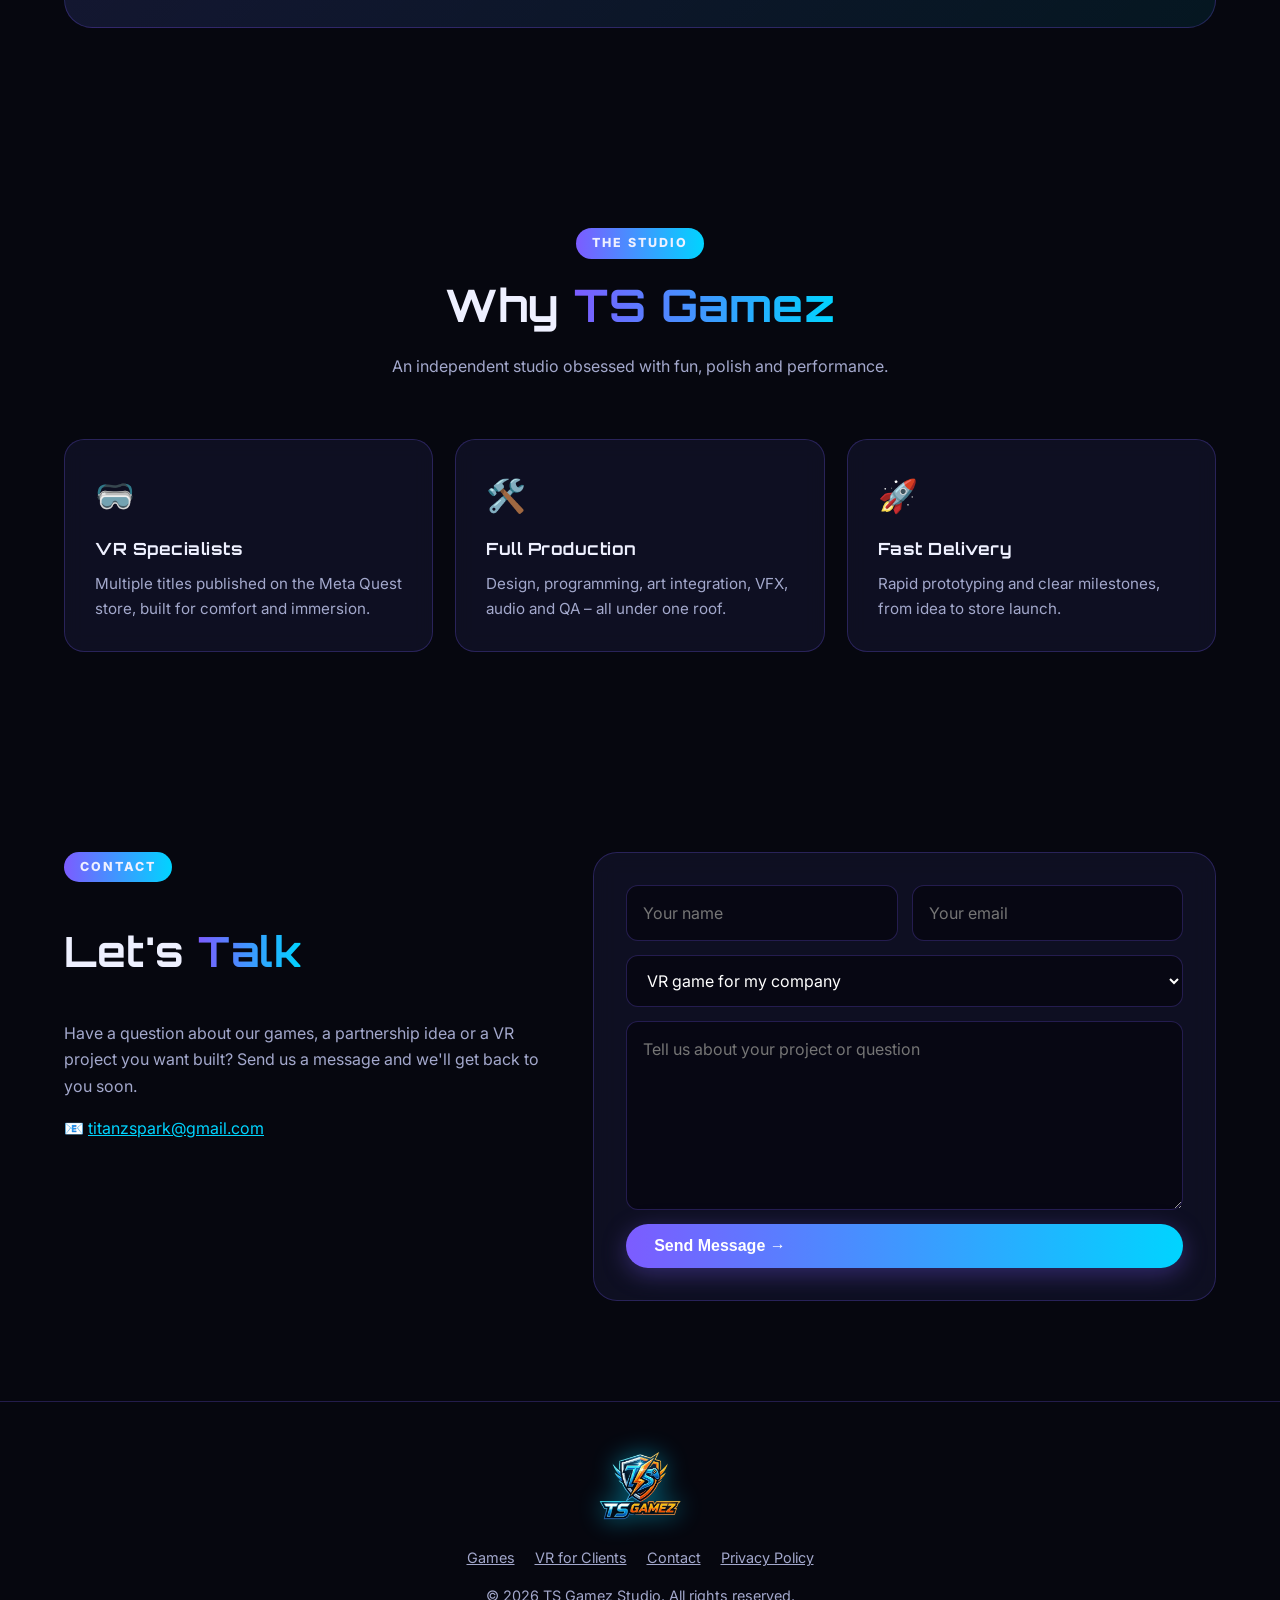
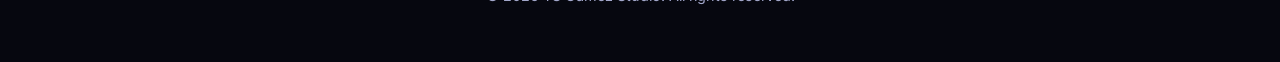
==== commit 0e3173f9: "Use titanzspark@gmail.com as studio contact email Co-Authored-By: Claude Opus 5.5 <noreply@anthropic" ====
--- a/index.html
+++ b/index.html
@@ -69,8 +69,8 @@
   <div class="contact">
     <div class="side reveal"><span class="badge">CONTACT</span><h2 style="font-size:clamp(1.8rem,4vw,2.6rem)">Let's <span class="grad">Talk</span></h2>
       <p>Have a question about our games, a partnership idea or a VR project you want built? Send us a message and we'll get back to you soon.</p>
-      <p>📧 <a href="mailto:hassan@titanzgame.com">hassan@titanzgame.com</a></p></div>
-    <form class="reveal" action="https://formsubmit.co/hassan@titanzgame.com" method="POST">
+      <p>📧 <a href="mailto:titanzspark@gmail.com">titanzspark@gmail.com</a></p></div>
+    <form class="reveal" action="https://formsubmit.co/titanzspark@gmail.com" method="POST">
       <input type="hidden" name="_subject" value="New message from TS Gamez website">
       <input type="hidden" name="_captcha" value="false"><input type="text" name="_honey" style="display:none">
       <div class="row"><input name="name" placeholder="Your name" required><input type="email" name="email" placeholder="Your email" required></div>
